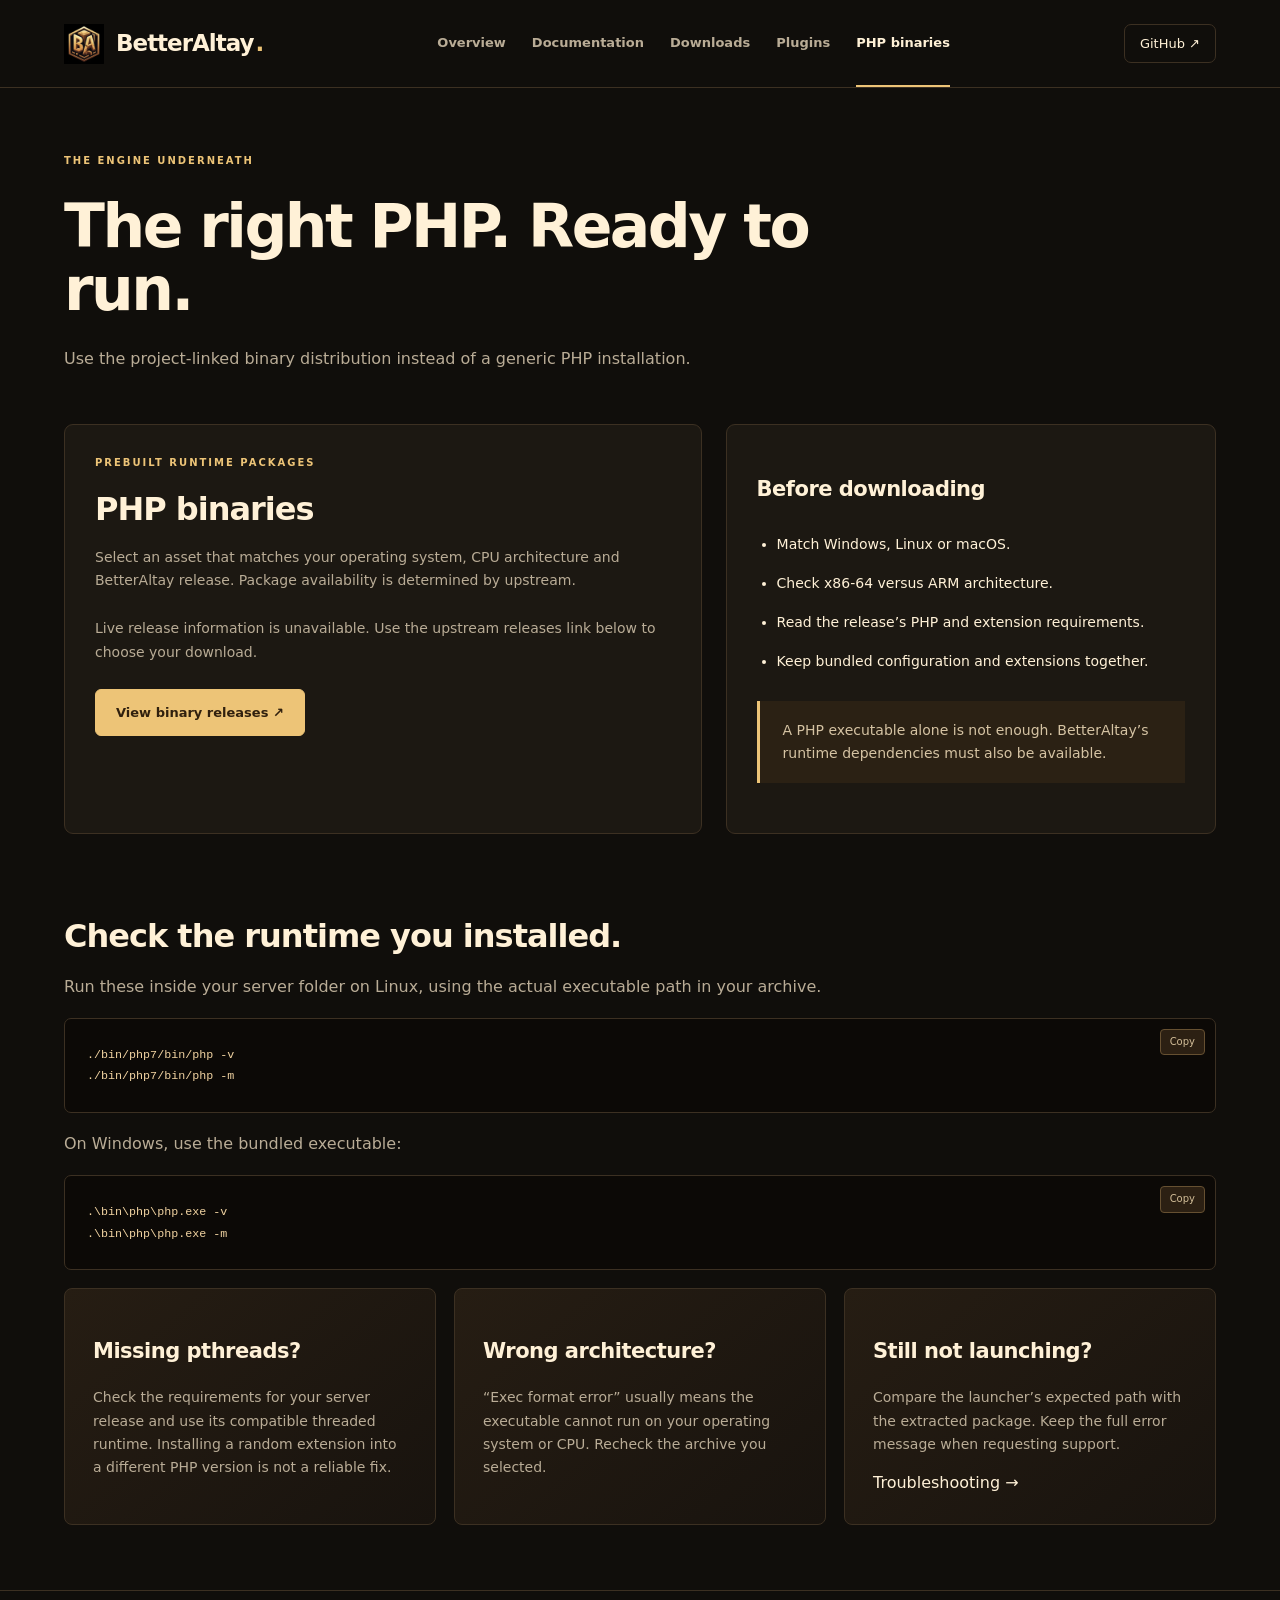
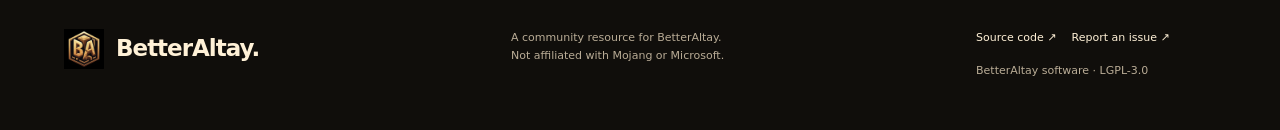
==== php.html @ 4ae38a56 "Add files via upload" ====
<!doctype html><html lang="en"><head><meta charset="utf-8"><meta name="viewport" content="width=device-width,initial-scale=1"><meta name="description" content="BetterAltay server downloads, installation guides, PHP binaries and plugin discovery."><meta name="theme-color" content="#100e0b"><title>PHP binaries · BetterAltay</title><link rel="icon" type="image/png" href="assets/icon.png"><link rel="stylesheet" href="assets/style.css"><script defer src="assets/app.js"></script></head><body><a class="skip" href="#main">Skip to content</a><header><a class="brand" href="index.html"><img class="logo" src="assets/icon.png" alt="" width="40" height="40"> BetterAltay<span class="brand-dot">.</span></a><button class="menu" aria-expanded="false" aria-controls="nav">Menu</button><nav id="nav" aria-label="Main navigation"><a class="" href="index.html">Overview</a><a class="" href="docs.html">Documentation</a><a class="" href="downloads.html">Downloads</a><a class="" href="plugins.html">Plugins</a><a class="active" href="php.html">PHP binaries</a></nav><a class="github" href="https://github.com/BetterAltayBedrock/BetterAltay">GitHub ↗</a></header><main id="main"><section class="page-head"><span class="eyebrow">THE ENGINE UNDERNEATH</span><h1>The right PHP. Ready to run.</h1><p>Use the project-linked binary distribution instead of a generic PHP installation.</p></section><div class="split"><section class="panel"><span class="eyebrow">PREBUILT RUNTIME PACKAGES</span><h2>PHP binaries</h2><p>Select an asset that matches your operating system, CPU architecture and BetterAltay release. Package availability is determined by upstream.</p><div data-releases="PHP-Binaries" class="release-list" aria-live="polite"><p>Loading runtime releases…</p></div><a class="button primary" href="https://github.com/BetterAltayBedrock/PHP-Binaries/releases">View binary releases ↗</a></section><aside class="panel"><h3>Before downloading</h3><ul class="checklist"><li>Match Windows, Linux or macOS.</li><li>Check x86-64 versus ARM architecture.</li><li>Read the release’s PHP and extension requirements.</li><li>Keep bundled configuration and extensions together.</li></ul><p class="notice">A PHP executable alone is not enough. BetterAltay’s runtime dependencies must also be available.</p></aside></div><section class="section"><h2>Check the runtime you installed.</h2><p>Run these inside your server folder on Linux, using the actual executable path in your archive.</p><div class="code"><button class="copy" type="button">Copy</button><pre><code>./bin/php7/bin/php -v
./bin/php7/bin/php -m</code></pre></div><p>On Windows, use the bundled executable:</p><div class="code"><button class="copy" type="button">Copy</button><pre><code>.\bin\php\php.exe -v
.\bin\php\php.exe -m</code></pre></div><div class="cards"><article class="card"><h3>Missing pthreads?</h3><p>Check the requirements for your server release and use its compatible threaded runtime. Installing a random extension into a different PHP version is not a reliable fix.</p></article><article class="card"><h3>Wrong architecture?</h3><p>“Exec format error” usually means the executable cannot run on your operating system or CPU. Recheck the archive you selected.</p></article><article class="card"><h3>Still not launching?</h3><p>Compare the launcher’s expected path with the extracted package. Keep the full error message when requesting support.</p><a class="" href="docs.html#troubleshooting">Troubleshooting →</a></article></div></section></main><footer><a class="brand" href="index.html"><img class="logo" src="assets/icon.png" alt="" width="40" height="40"> BetterAltay.</a><p>A community resource for BetterAltay.<br>Not affiliated with Mojang or Microsoft.</p><div><a class="" href="https://github.com/BetterAltayBedrock/BetterAltay">Source code ↗</a> <a class="" href="https://github.com/BetterAltayBedrock/BetterAltay/issues">Report an issue ↗</a><span>BetterAltay software · LGPL-3.0</span></div></footer><div id="toast" role="status"></div></body></html>
---- assets/style.css ----
:root{--bg:#100e0b;--panel:#1c1812;--line:#3c3022;--ink:#fff1d7;--muted:#b9ac96;--accent:#edc477;color-scheme:dark}*{box-sizing:border-box}html{scroll-behavior:smooth;scroll-padding-top:100px}body{margin:0;background:var(--bg);color:var(--ink);font:16px/1.65 Inter,ui-sans-serif,system-ui,-apple-system,BlinkMacSystemFont,"Segoe UI",sans-serif}a{color:inherit;text-decoration:none}a:hover{color:var(--accent)}button,input,select{font:inherit}button,a,input,select,summary{-webkit-tap-highlight-color:transparent}button{cursor:pointer}button:focus-visible,a:focus-visible,input:focus-visible,select:focus-visible,summary:focus-visible{outline:2px solid var(--accent);outline-offset:5px}header{min-height:88px;display:flex;align-items:center;justify-content:space-between;gap:28px;border-bottom:1px solid var(--line);padding:0 max(5vw,24px)}.brand{font-size:23px;font-weight:750;letter-spacing:-1px;display:flex;align-items:center;gap:10px;white-space:nowrap}.brand-dot{color:var(--accent);margin-left:-10px}.logo{display:inline-grid;place-items:center;background:var(--accent);color:#2b1b0c;width:30px;height:33px;clip-path:polygon(0 0,75% 0,100% 25%,100% 100%,0 100%);font-weight:900;font-size:23px}nav{display:flex;gap:26px;font-size:13px;font-weight:550;color:var(--muted)}nav a{padding:32px 0;border-bottom:2px solid transparent}nav a.active{color:var(--ink);border-color:var(--accent)}.github{font-size:13px;border:1px solid var(--line);padding:8px 15px;border-radius:7px}.menu{display:none}main{max-width:1280px;margin:auto;padding:0 5vw}.hero{display:grid;grid-template-columns:1.1fr 1fr;gap:36px;align-items:center;min-height:610px;padding:70px 0}.eyebrow{font-size:10px;font-weight:700;letter-spacing:2px;color:var(--accent);display:block}i{display:inline-block;width:6px;height:6px;background:var(--accent);border-radius:50%;margin-right:7px}h1{font-size:clamp(44px,5.8vw,78px);line-height:1.05;letter-spacing:-4px;margin:25px 0;font-weight:650}em{font-style:normal;color:var(--accent)}p{color:var(--muted);margin:14px 0}h2{font-size:32px;line-height:1.2;letter-spacing:-1px;font-weight:600;margin:18px 0}h3{font-size:21px;line-height:1.3;font-weight:600;letter-spacing:-.5px}.hero p{max-width:450px;font-size:17px}.actions{display:flex;gap:12px;margin-top:30px;flex-wrap:wrap}.button{display:inline-flex;gap:28px;align-items:center;justify-content:center;border:1px solid #635034;border-radius:6px;padding:12px 20px;font-size:13px;font-weight:650;background:#241c12;color:var(--ink)}.button.primary{background:var(--accent);color:#30200e;border-color:var(--accent)}.button:hover{filter:brightness(1.1)}.hero-tags{display:flex;gap:18px;font-size:10px;color:var(--muted);margin-top:32px}.hero-tags span:before{content:'✓';color:var(--accent);margin-right:5px}.world{border:1px solid #654a2b;border-radius:12px;background:radial-gradient(ellipse at center,#47321b 0,#1d160f 70%);overflow:hidden;transform:rotate(-2deg);box-shadow:0 30px 100px #0004}.world-label,.world-bottom{display:flex;justify-content:space-between;font:9px/1.5 ui-monospace,monospace;color:#c5af8c;padding:19px;border-bottom:1px solid #654a2b}.world-label span{color:#9d8058}.world svg{display:block;width:100%;padding:10px}.world-bottom{border-top:1px solid #654a2b;border-bottom:0;font-size:9px}.world-bottom code{font-size:9px}.strip{border-top:1px solid var(--line);border-bottom:1px solid var(--line);display:flex;justify-content:space-between;gap:16px;padding:22px 0;align-items:center;font-size:13px;color:var(--muted)}.strip>span:first-child{font-size:11px}.green{color:var(--accent)}.section{padding:65px 0}.section-title{display:flex;justify-content:space-between;align-items:end;gap:30px;margin-bottom:25px}.section-title p{font-size:13px;max-width:260px}.cards{display:grid;grid-template-columns:repeat(3,1fr);gap:18px}.card{display:block;border:1px solid var(--line);border-radius:8px;padding:28px;background:linear-gradient(140deg,#261d13,#18130e);transition:transform .2s,border-color .2s}.card:hover{border-color:#b58a4b}.card p{font-size:14px}.card b{display:block;margin-top:24px;font-size:12px;color:var(--accent)}.num{font:10px ui-monospace,monospace;color:#b9a583;letter-spacing:1px}.banner{border:1px solid #6d5030;background:#2c2012;padding:35px;display:flex;justify-content:space-between;align-items:center;gap:25px;border-radius:8px;margin:12px 0 70px}.banner h2{margin-bottom:0}footer{max-width:1280px;padding:38px 5vw 50px;margin:auto;border-top:1px solid var(--line);display:flex;align-items:start;justify-content:space-between;gap:30px}footer p{font-size:11px;margin:0}footer>div{font-size:11px;display:flex;flex-wrap:wrap;gap:15px;max-width:240px}footer span{color:var(--muted)}.page-head{padding:65px 0 38px;max-width:850px}.page-head h1{font-size:clamp(40px,5vw,60px);letter-spacing:-2.5px}.page-head p{max-width:640px}.split{display:grid;grid-template-columns:1.3fr 1fr;gap:24px}.panel{padding:30px;border:1px solid var(--line);background:var(--panel);border-radius:9px}.panel p,.panel li{font-size:14px}.panel a:not(.button){color:var(--accent)}.small{font-size:12px!important}.steps{padding-left:22px}.steps li{padding:10px 0 10px 6px}.steps p{margin:5px 0}.steps li::marker{color:var(--accent)}.notice{border-left:3px solid var(--accent);background:#2b2114;padding:18px 23px;font-size:13px;color:#d5c3a3;margin:20px 0}.code{position:relative;background:#0c0906;border:1px solid var(--line);border-radius:7px;margin:18px 0}.code pre{padding:25px 80px 25px 22px;overflow:auto;margin:0;font-size:13px;color:#f2cf8f}.copy{position:absolute;right:10px;top:10px;border:1px solid #665031;background:#2c2013;color:#d2bd98;border-radius:4px;font-size:10px;padding:4px 9px}code{font-family:ui-monospace,SFMono-Regular,Consolas,monospace;font-size:.9em;color:#f2d4a2;overflow-wrap:anywhere}.tabs{display:flex;gap:8px;margin:22px 0}.tabs button{border:1px solid var(--line);border-radius:5px;background:var(--panel);color:var(--muted);padding:10px 20px;font-size:13px}.tabs button[aria-pressed=true]{background:var(--accent);color:#2a1c0e}.checklist{padding-left:20px}.checklist li{padding:8px 0}.release-list{margin:25px 0}.release-list a.asset{display:flex;justify-content:space-between;gap:15px;border-top:1px solid var(--line);padding:12px 0;font-size:12px;overflow-wrap:anywhere}.release-list .tag{display:inline-block;background:#46301a;color:var(--accent);padding:4px 10px;border-radius:5px;font:12px ui-monospace,monospace;margin-bottom:10px}.docs-layout{display:grid;grid-template-columns:220px 1fr;gap:65px}.doc-nav{position:sticky;top:30px;align-self:start;padding:20px 0}.doc-nav a{display:block;padding:9px 0;font-size:13px;color:var(--muted)}.doc-nav .eyebrow{margin-bottom:20px}.doc-content{max-width:770px}.doc-content section{padding:28px 0 40px;border-bottom:1px solid var(--line)}.doc-content section:first-child{padding-top:20px}.doc-content p,.doc-content li{font-size:14px}.doc-content li{padding:6px 0;color:var(--muted)}.doc-content a{color:var(--accent);text-decoration:underline}.table-wrap{overflow:auto}table{border-collapse:collapse;width:100%;font-size:13px}th,td{text-align:left;padding:15px;border-bottom:1px solid var(--line)}th{color:var(--accent)}details{border-bottom:1px solid var(--line);padding:20px 0}summary{cursor:pointer;font-size:15px}.filter-bar{display:flex;gap:20px;margin-top:30px;align-items:end}label{display:grid;gap:8px;font-size:12px;color:var(--muted)}.search{flex:1}input,select{padding:13px 15px;border:1px solid #635034;background:var(--panel);color:var(--ink);border-radius:5px;width:100%;min-width:0}#plugin-count{font-size:12px;margin:20px 0}.plugin-icon{width:45px;height:45px;background:#4d361d;color:var(--accent);border-radius:9px;display:grid;place-items:center;font-size:23px}.badge{font-size:10px;border:1px solid #725632;border-radius:4px;padding:3px 7px;display:inline-block;color:#d2bd97;margin-top:15px}#plugin-grid{margin-bottom:55px}.skip{position:fixed;left:20px;top:-100px;background:var(--accent);color:#271a0d;padding:10px;z-index:10}.skip:focus{top:10px}#toast{position:fixed;bottom:25px;left:50%;transform:translateX(-50%);background:var(--accent);color:#281c0e;border-radius:5px;padding:8px 18px;font-size:13px;display:none}#toast.show{display:block}[hidden]{display:none!important}@media(max-width:1000px){header{gap:18px;flex-wrap:wrap;padding-top:20px;padding-bottom:15px}nav{order:3;width:100%;justify-content:center}nav a{padding:10px 0}.hero{gap:25px;min-height:530px}h1{letter-spacing:-2px}.hero-tags{flex-wrap:wrap;gap:8px 16px}.world-bottom code{display:none}.cards{gap:12px}.card{padding:22px}.docs-layout{gap:30px;grid-template-columns:180px 1fr}}@media(max-width:680px){header{padding:18px 6vw}.brand{font-size:21px}.github{display:none}.menu{display:block;margin-left:auto;background:none;color:var(--ink);border:1px solid var(--line);padding:6px 12px;border-radius:5px;font-size:12px}nav{display:none;align-items:start;gap:2px;flex-direction:column}nav.open{display:flex}nav a{width:100%}.hero{grid-template-columns:1fr;padding:45px 0;gap:35px}.hero h1{font-size:62px}.hero p{font-size:16px}.world{max-width:480px;transform:none}.strip{flex-wrap:wrap;justify-content:center;font-size:11px}.strip>span:first-child{width:100%;text-align:center}.cards,.split,.docs-layout{grid-template-columns:1fr}.section{padding:45px 0}.section-title{display:block}.section-title p{max-width:none}.banner{padding:25px;align-items:start;flex-direction:column;margin-bottom:45px}.banner h2{font-size:28px}footer{flex-wrap:wrap}footer p{width:100%;order:3}.page-head{padding-top:40px}.page-head h1{font-size:43px}.panel{padding:23px}.doc-nav{position:static;border-bottom:1px solid var(--line);display:flex;flex-wrap:wrap;gap:0 20px}.doc-nav .eyebrow{width:100%;margin-bottom:5px}.doc-nav a{font-size:12px}.filter-bar{align-items:stretch;flex-direction:column}h2{font-size:29px}}@media(prefers-reduced-motion:reduce){html{scroll-behavior:auto}*{transition:none!important}}

/* Original supplied BetterAltay PNG badge. */
.logo{display:block;width:40px;height:40px;object-fit:contain;clip-path:none;background:transparent;border-radius:0}.brand{gap:12px}.green{color:var(--accent)}
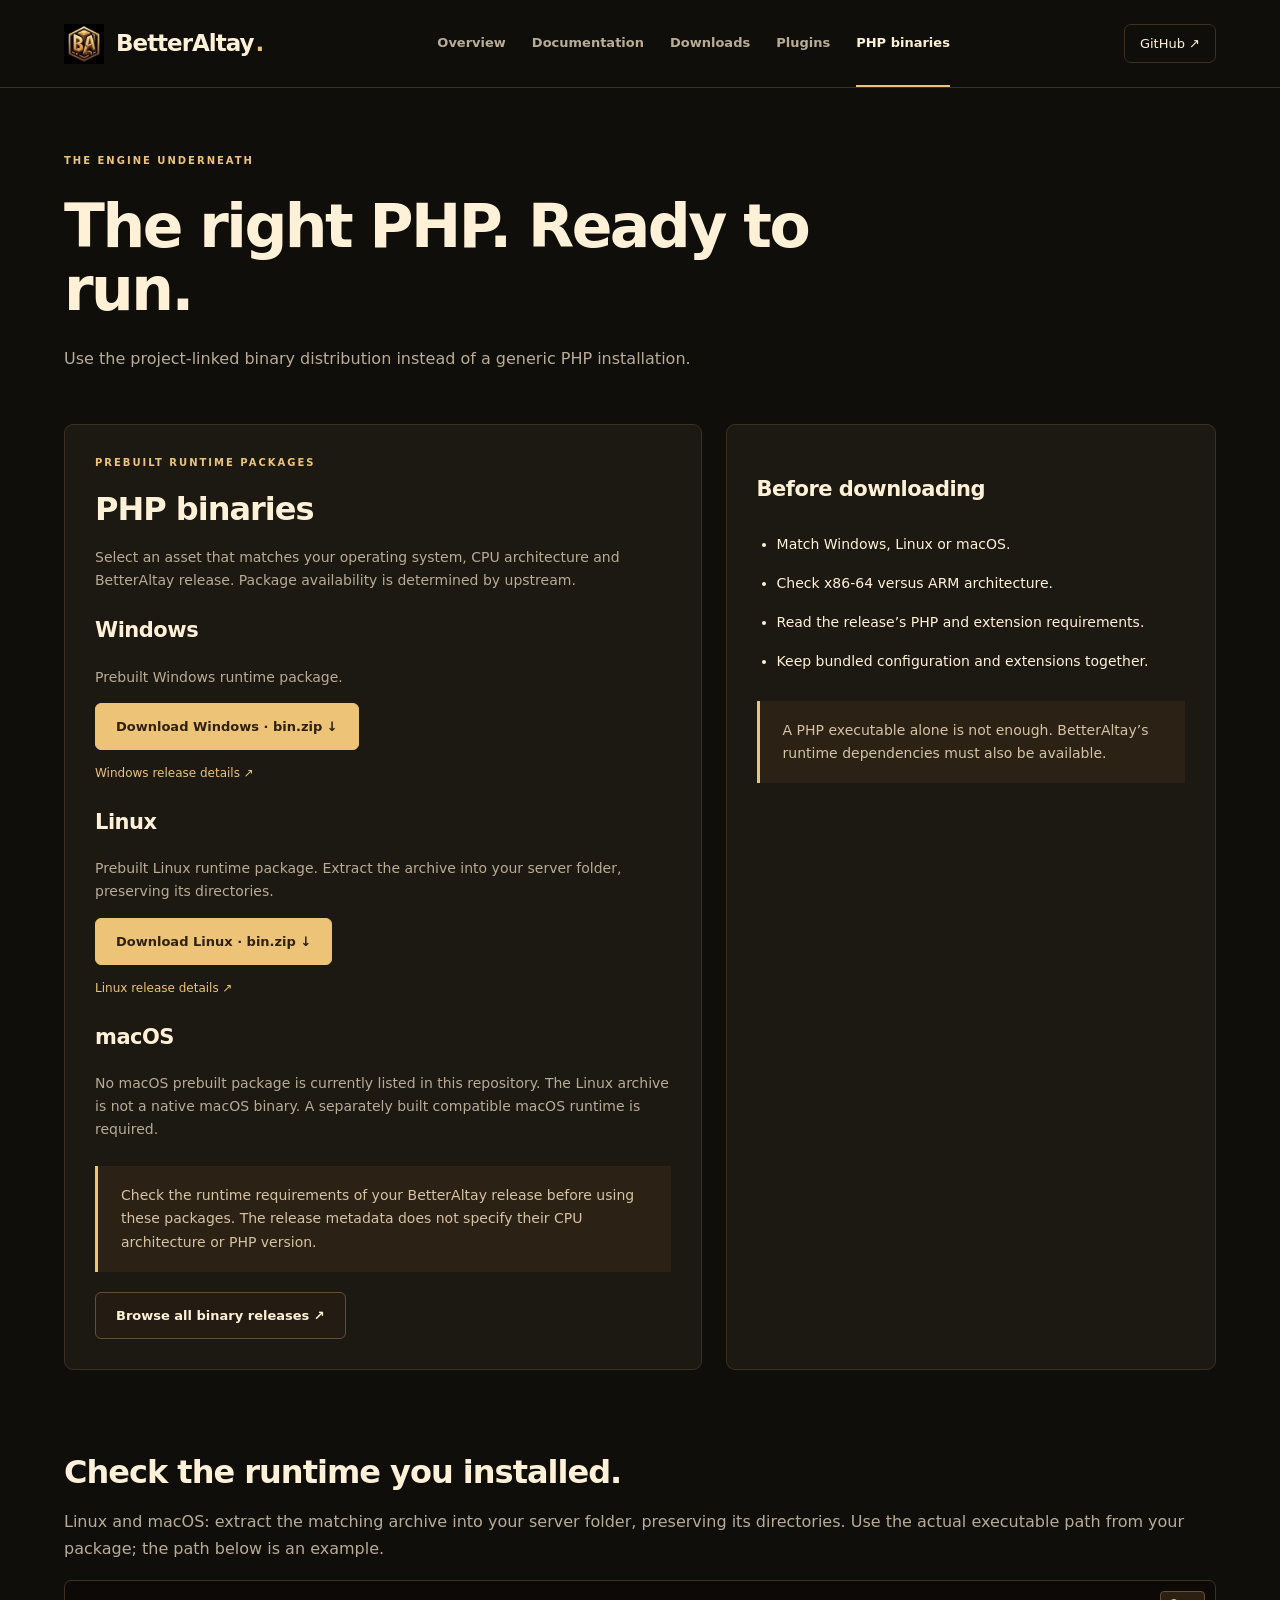
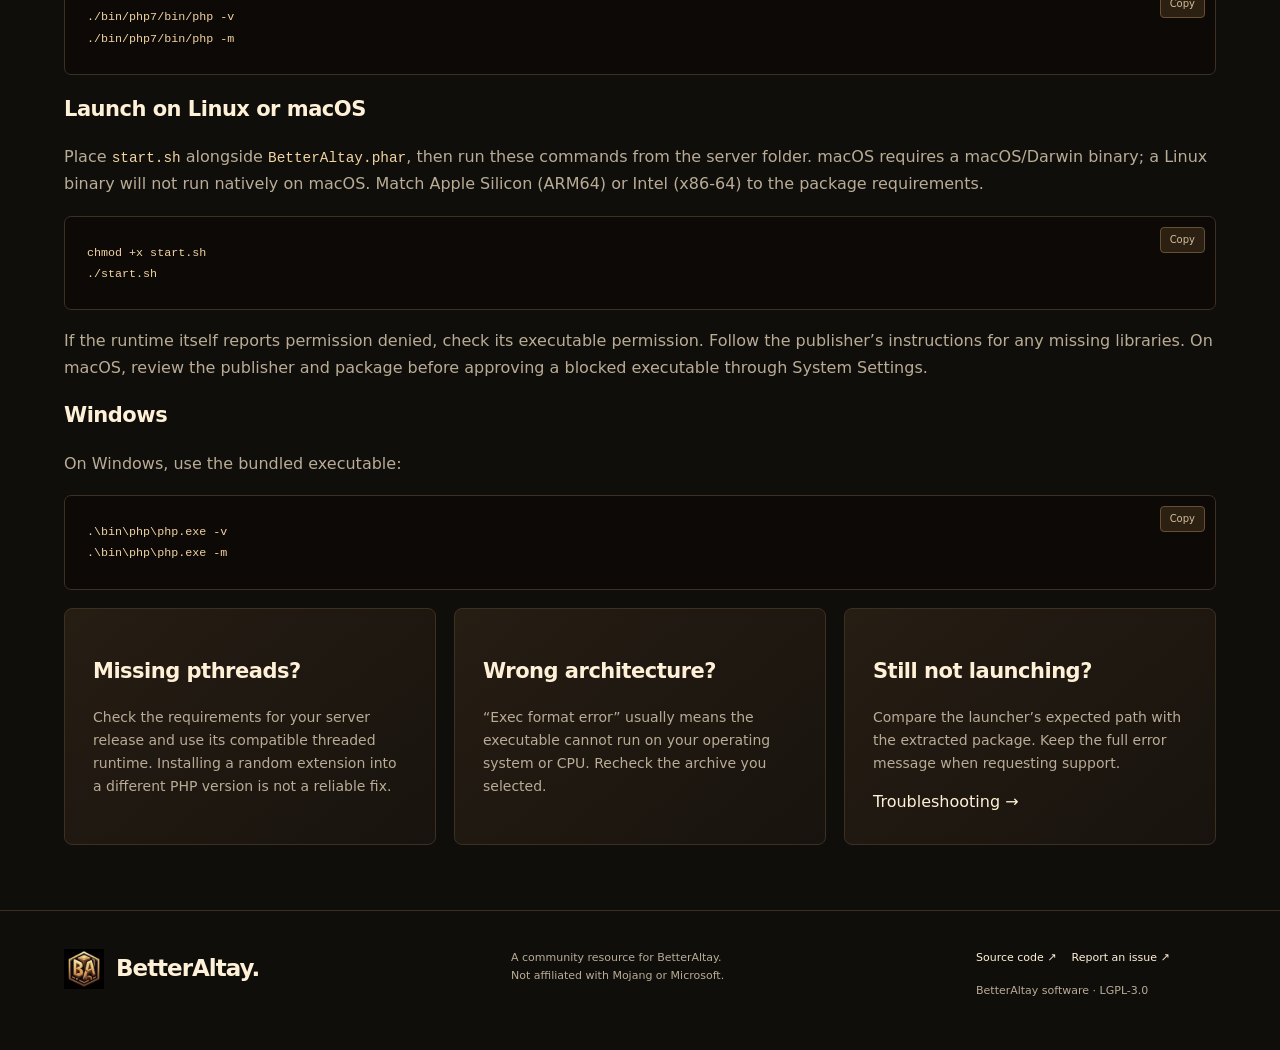
==== commit a7625887: "Fix HTML structure and add runtime package details" ====
--- a/php.html
+++ b/php.html
@@ -1,3 +1,5 @@
-<!doctype html><html lang="en"><head><meta charset="utf-8"><meta name="viewport" content="width=device-width,initial-scale=1"><meta name="description" content="BetterAltay server downloads, installation guides, PHP binaries and plugin discovery."><meta name="theme-color" content="#100e0b"><title>PHP binaries · BetterAltay</title><link rel="icon" type="image/png" href="assets/icon.png"><link rel="stylesheet" href="assets/style.css"><script defer src="assets/app.js"></script></head><body><a class="skip" href="#main">Skip to content</a><header><a class="brand" href="index.html"><img class="logo" src="assets/icon.png" alt="" width="40" height="40"> BetterAltay<span class="brand-dot">.</span></a><button class="menu" aria-expanded="false" aria-controls="nav">Menu</button><nav id="nav" aria-label="Main navigation"><a class="" href="index.html">Overview</a><a class="" href="docs.html">Documentation</a><a class="" href="downloads.html">Downloads</a><a class="" href="plugins.html">Plugins</a><a class="active" href="php.html">PHP binaries</a></nav><a class="github" href="https://github.com/BetterAltayBedrock/BetterAltay">GitHub ↗</a></header><main id="main"><section class="page-head"><span class="eyebrow">THE ENGINE UNDERNEATH</span><h1>The right PHP. Ready to run.</h1><p>Use the project-linked binary distribution instead of a generic PHP installation.</p></section><div class="split"><section class="panel"><span class="eyebrow">PREBUILT RUNTIME PACKAGES</span><h2>PHP binaries</h2><p>Select an asset that matches your operating system, CPU architecture and BetterAltay release. Package availability is determined by upstream.</p><div data-releases="PHP-Binaries" class="release-list" aria-live="polite"><p>Loading runtime releases…</p></div><a class="button primary" href="https://github.com/BetterAltayBedrock/PHP-Binaries/releases">View binary releases ↗</a></section><aside class="panel"><h3>Before downloading</h3><ul class="checklist"><li>Match Windows, Linux or macOS.</li><li>Check x86-64 versus ARM architecture.</li><li>Read the release’s PHP and extension requirements.</li><li>Keep bundled configuration and extensions together.</li></ul><p class="notice">A PHP executable alone is not enough. BetterAltay’s runtime dependencies must also be available.</p></aside></div><section class="section"><h2>Check the runtime you installed.</h2><p>Run these inside your server folder on Linux, using the actual executable path in your archive.</p><div class="code"><button class="copy" type="button">Copy</button><pre><code>./bin/php7/bin/php -v
-./bin/php7/bin/php -m</code></pre></div><p>On Windows, use the bundled executable:</p><div class="code"><button class="copy" type="button">Copy</button><pre><code>.\bin\php\php.exe -v
-.\bin\php\php.exe -m</code></pre></div><div class="cards"><article class="card"><h3>Missing pthreads?</h3><p>Check the requirements for your server release and use its compatible threaded runtime. Installing a random extension into a different PHP version is not a reliable fix.</p></article><article class="card"><h3>Wrong architecture?</h3><p>“Exec format error” usually means the executable cannot run on your operating system or CPU. Recheck the archive you selected.</p></article><article class="card"><h3>Still not launching?</h3><p>Compare the launcher’s expected path with the extracted package. Keep the full error message when requesting support.</p><a class="" href="docs.html#troubleshooting">Troubleshooting →</a></article></div></section></main><footer><a class="brand" href="index.html"><img class="logo" src="assets/icon.png" alt="" width="40" height="40"> BetterAltay.</a><p>A community resource for BetterAltay.<br>Not affiliated with Mojang or Microsoft.</p><div><a class="" href="https://github.com/BetterAltayBedrock/BetterAltay">Source code ↗</a> <a class="" href="https://github.com/BetterAltayBedrock/BetterAltay/issues">Report an issue ↗</a><span>BetterAltay software · LGPL-3.0</span></div></footer><div id="toast" role="status"></div></body></html>+<!doctype html><html lang="en"><head><meta charset="utf-8"><meta name="viewport" content="width=device-width,initial-scale=1"><meta name="description" content="BetterAltay server downloads, installation guides, PHP binaries and plugin discovery."><meta name="theme-color" content="#100e0b"><title>PHP binaries · BetterAltay</title><link rel="icon" type="image/png" href="assets/icon.png"><link rel="stylesheet" href="assets/style.css"><script defer src="assets/app.js"></script></head><body><a class="skip" href="#main">Skip to content</a><header><a class="brand" href="index.html"><img class="logo" src="assets/icon.png" alt="" width="40" height="40"> BetterAltay<span class="brand-dot">.</span></a><button class="menu" aria-expanded="false" aria-controls="nav">Menu</button><nav id="nav" aria-label="Main navigation"><a class="" href="index.html">Overview</a><a class="" href="docs.html">Documentation</a><a class="" href="downloads.html">Downloads</a><a class="" href="plugins.html">Plugins</a><a class="active" href="php.html">PHP binaries</a></nav><a class="github" href="https://github.com/BetterAltayBedrock/BetterAltay">GitHub ↗</a></header><main id="main"><section class="page-head"><span class="eyebrow">THE ENGINE UNDERNEATH</span><h1>The right PHP. Ready to run.</h1><p>Use the project-linked binary distribution instead of a generic PHP installation.</p></section><div class="split"><section class="panel"><span class="eyebrow">PREBUILT RUNTIME PACKAGES</span><h2>PHP binaries</h2><p>Select an asset that matches your operating system, CPU architecture and BetterAltay release. Package availability is determined by upstream.</p><div class="release-list"><h3>Windows</h3><p>Prebuilt Windows runtime package.</p><a class="button primary" href="https://github.com/BetterAltayBedrock/PHP-Binaries/releases/download/windows/bin.zip">Download Windows · bin.zip ↓</a><p class="small"><a href="https://github.com/BetterAltayBedrock/PHP-Binaries/releases/tag/windows">Windows release details ↗</a></p></div><div class="release-list"><h3>Linux</h3><p>Prebuilt Linux runtime package. Extract the archive into your server folder, preserving its directories.</p><a class="button primary" href="https://github.com/BetterAltayBedrock/PHP-Binaries/releases/download/linux/bin.zip">Download Linux · bin.zip ↓</a><p class="small"><a href="https://github.com/BetterAltayBedrock/PHP-Binaries/releases/tag/linux">Linux release details ↗</a></p></div><div class="release-list"><h3>macOS</h3><p>No macOS prebuilt package is currently listed in this repository. The Linux archive is not a native macOS binary. A separately built compatible macOS runtime is required.</p></div><p class="notice">Check the runtime requirements of your BetterAltay release before using these packages. The release metadata does not specify their CPU architecture or PHP version.</p><a class="button" href="https://github.com/BetterAltayBedrock/PHP-Binaries/releases">Browse all binary releases ↗</a></section><aside class="panel"><h3>Before downloading</h3><ul class="checklist"><li>Match Windows, Linux or macOS.</li><li>Check x86-64 versus ARM architecture.</li><li>Read the release’s PHP and extension requirements.</li><li>Keep bundled configuration and extensions together.</li></ul><p class="notice">A PHP executable alone is not enough. BetterAltay’s runtime dependencies must also be available.</p></aside></div><section class="section"><h2>Check the runtime you installed.</h2><p>Linux and macOS: extract the matching archive into your server folder, preserving its directories. Use the actual executable path from your package; the path below is an example.</p><div class="code"><button class="copy" type="button">Copy</button><pre><code>./bin/php7/bin/php -v
+./bin/php7/bin/php -m</code></pre></div><h3>Launch on Linux or macOS</h3><p>Place <code>start.sh</code> alongside <code>BetterAltay.phar</code>, then run these commands from the server folder. macOS requires a macOS/Darwin binary; a Linux binary will not run natively on macOS. Match Apple Silicon (ARM64) or Intel (x86-64) to the package requirements.</p><div class="code"><button class="copy" type="button">Copy</button><pre><code>chmod +x start.sh
+./start.sh</code></pre></div><p>If the runtime itself reports permission denied, check its executable permission. Follow the publisher’s instructions for any missing libraries. On macOS, review the publisher and package before approving a blocked executable through System Settings.</p><h3>Windows</h3><p>On Windows, use the bundled executable:</p><div class="code"><button class="copy" type="button">Copy</button><pre><code>.\bin\php\php.exe -v
+.\bin\php\php.exe -m</code></pre></div><div class="cards"><article class="card"><h3>Missing pthreads?</h3><p>Check the requirements for your server release and use its compatible threaded runtime. Installing a random extension into a different PHP version is not a reliable fix.</p></article><article class="card"><h3>Wrong architecture?</h3><p>“Exec format error” usually means the executable cannot run on your operating system or CPU. Recheck the archive you selected.</p></article><article class="card"><h3>Still not launching?</h3><p>Compare the launcher’s expected path with the extracted package. Keep the full error message when requesting support.</p><a class="" href="docs.html#troubleshooting">Troubleshooting →</a></article></div></section></main><footer><a class="brand" href="index.html"><img class="logo" src="assets/icon.png" alt="" width="40" height="40"> BetterAltay.</a><p>A community resource for BetterAltay.<br>Not affiliated with Mojang or Microsoft.</p><div><a class="" href="https://github.com/BetterAltayBedrock/BetterAltay">Source code ↗</a> <a class="" href="https://github.com/BetterAltayBedrock/BetterAltay/issues">Report an issue ↗</a><span>BetterAltay software · LGPL-3.0</span></div></footer><div id="toast" role="status"></div>
+</body></html>
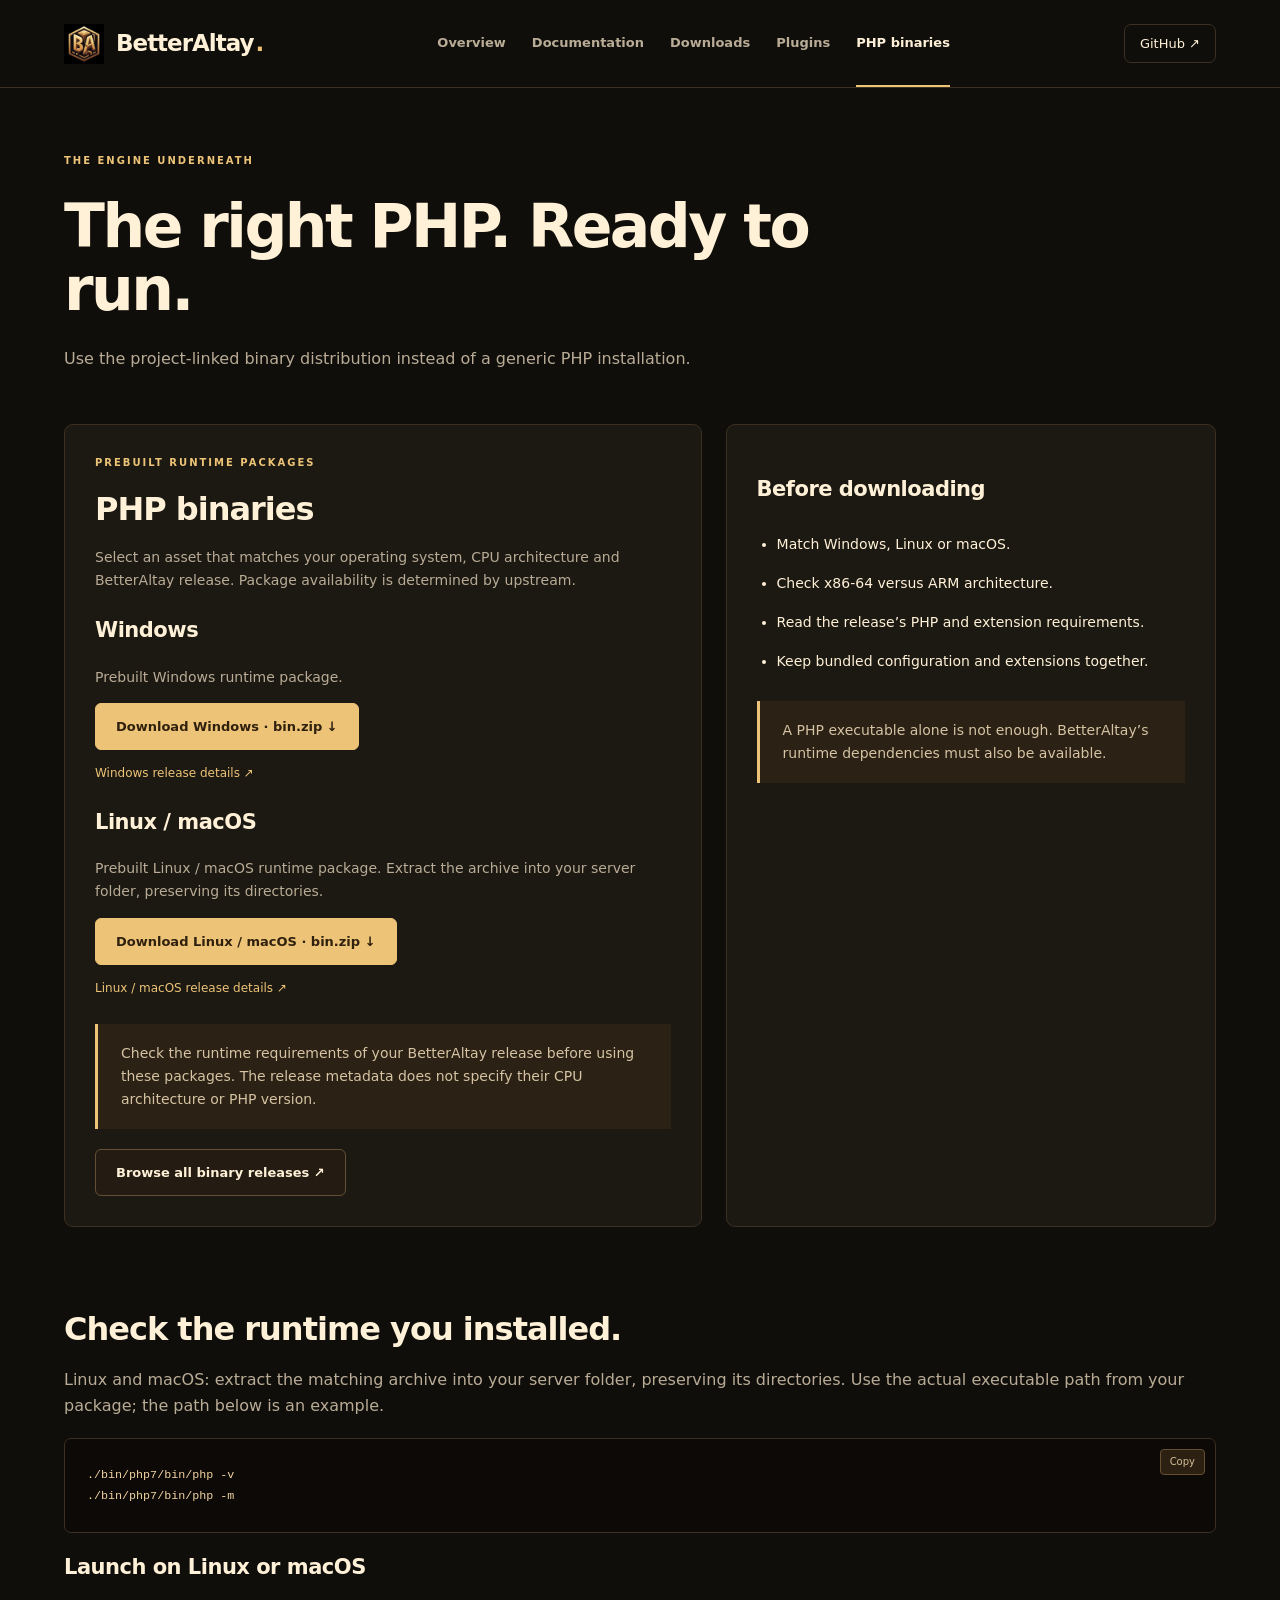
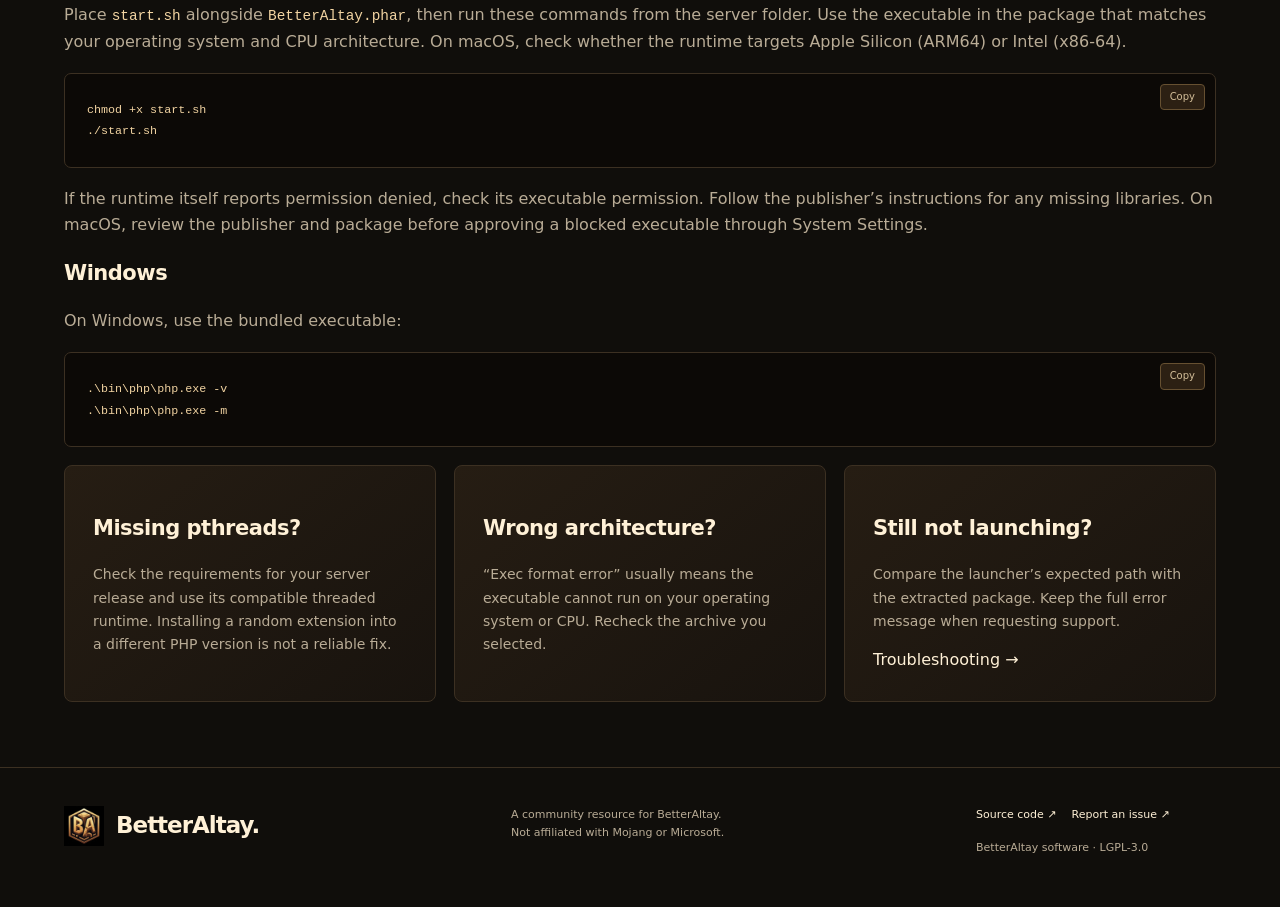
==== commit a5c2c6d7: "Fix HTML structure and add closing body tag" ====
--- a/php.html
+++ b/php.html
@@ -1,5 +1,5 @@
-<!doctype html><html lang="en"><head><meta charset="utf-8"><meta name="viewport" content="width=device-width,initial-scale=1"><meta name="description" content="BetterAltay server downloads, installation guides, PHP binaries and plugin discovery."><meta name="theme-color" content="#100e0b"><title>PHP binaries · BetterAltay</title><link rel="icon" type="image/png" href="assets/icon.png"><link rel="stylesheet" href="assets/style.css"><script defer src="assets/app.js"></script></head><body><a class="skip" href="#main">Skip to content</a><header><a class="brand" href="index.html"><img class="logo" src="assets/icon.png" alt="" width="40" height="40"> BetterAltay<span class="brand-dot">.</span></a><button class="menu" aria-expanded="false" aria-controls="nav">Menu</button><nav id="nav" aria-label="Main navigation"><a class="" href="index.html">Overview</a><a class="" href="docs.html">Documentation</a><a class="" href="downloads.html">Downloads</a><a class="" href="plugins.html">Plugins</a><a class="active" href="php.html">PHP binaries</a></nav><a class="github" href="https://github.com/BetterAltayBedrock/BetterAltay">GitHub ↗</a></header><main id="main"><section class="page-head"><span class="eyebrow">THE ENGINE UNDERNEATH</span><h1>The right PHP. Ready to run.</h1><p>Use the project-linked binary distribution instead of a generic PHP installation.</p></section><div class="split"><section class="panel"><span class="eyebrow">PREBUILT RUNTIME PACKAGES</span><h2>PHP binaries</h2><p>Select an asset that matches your operating system, CPU architecture and BetterAltay release. Package availability is determined by upstream.</p><div class="release-list"><h3>Windows</h3><p>Prebuilt Windows runtime package.</p><a class="button primary" href="https://github.com/BetterAltayBedrock/PHP-Binaries/releases/download/windows/bin.zip">Download Windows · bin.zip ↓</a><p class="small"><a href="https://github.com/BetterAltayBedrock/PHP-Binaries/releases/tag/windows">Windows release details ↗</a></p></div><div class="release-list"><h3>Linux</h3><p>Prebuilt Linux runtime package. Extract the archive into your server folder, preserving its directories.</p><a class="button primary" href="https://github.com/BetterAltayBedrock/PHP-Binaries/releases/download/linux/bin.zip">Download Linux · bin.zip ↓</a><p class="small"><a href="https://github.com/BetterAltayBedrock/PHP-Binaries/releases/tag/linux">Linux release details ↗</a></p></div><div class="release-list"><h3>macOS</h3><p>No macOS prebuilt package is currently listed in this repository. The Linux archive is not a native macOS binary. A separately built compatible macOS runtime is required.</p></div><p class="notice">Check the runtime requirements of your BetterAltay release before using these packages. The release metadata does not specify their CPU architecture or PHP version.</p><a class="button" href="https://github.com/BetterAltayBedrock/PHP-Binaries/releases">Browse all binary releases ↗</a></section><aside class="panel"><h3>Before downloading</h3><ul class="checklist"><li>Match Windows, Linux or macOS.</li><li>Check x86-64 versus ARM architecture.</li><li>Read the release’s PHP and extension requirements.</li><li>Keep bundled configuration and extensions together.</li></ul><p class="notice">A PHP executable alone is not enough. BetterAltay’s runtime dependencies must also be available.</p></aside></div><section class="section"><h2>Check the runtime you installed.</h2><p>Linux and macOS: extract the matching archive into your server folder, preserving its directories. Use the actual executable path from your package; the path below is an example.</p><div class="code"><button class="copy" type="button">Copy</button><pre><code>./bin/php7/bin/php -v
-./bin/php7/bin/php -m</code></pre></div><h3>Launch on Linux or macOS</h3><p>Place <code>start.sh</code> alongside <code>BetterAltay.phar</code>, then run these commands from the server folder. macOS requires a macOS/Darwin binary; a Linux binary will not run natively on macOS. Match Apple Silicon (ARM64) or Intel (x86-64) to the package requirements.</p><div class="code"><button class="copy" type="button">Copy</button><pre><code>chmod +x start.sh
+<!doctype html><html lang="en"><head><meta charset="utf-8"><meta name="viewport" content="width=device-width,initial-scale=1"><meta name="description" content="BetterAltay server downloads, installation guides, PHP binaries and plugin discovery."><meta name="theme-color" content="#100e0b"><title>PHP binaries · BetterAltay</title><link rel="icon" type="image/png" href="assets/icon.png"><link rel="stylesheet" href="assets/style.css"><script defer src="assets/app.js"></script></head><body><a class="skip" href="#main">Skip to content</a><header><a class="brand" href="index.html"><img class="logo" src="assets/icon.png" alt="" width="40" height="40"> BetterAltay<span class="brand-dot">.</span></a><button class="menu" aria-expanded="false" aria-controls="nav">Menu</button><nav id="nav" aria-label="Main navigation"><a class="" href="index.html">Overview</a><a class="" href="docs.html">Documentation</a><a class="" href="downloads.html">Downloads</a><a class="" href="plugins.html">Plugins</a><a class="active" href="php.html">PHP binaries</a></nav><a class="github" href="https://github.com/BetterAltayBedrock/BetterAltay">GitHub ↗</a></header><main id="main"><section class="page-head"><span class="eyebrow">THE ENGINE UNDERNEATH</span><h1>The right PHP. Ready to run.</h1><p>Use the project-linked binary distribution instead of a generic PHP installation.</p></section><div class="split"><section class="panel"><span class="eyebrow">PREBUILT RUNTIME PACKAGES</span><h2>PHP binaries</h2><p>Select an asset that matches your operating system, CPU architecture and BetterAltay release. Package availability is determined by upstream.</p><div class="release-list"><h3>Windows</h3><p>Prebuilt Windows runtime package.</p><a class="button primary" href="https://github.com/BetterAltayBedrock/PHP-Binaries/releases/download/windows/bin.zip">Download Windows · bin.zip ↓</a><p class="small"><a href="https://github.com/BetterAltayBedrock/PHP-Binaries/releases/tag/windows">Windows release details ↗</a></p></div><div class="release-list"><h3>Linux / macOS</h3><p>Prebuilt Linux / macOS runtime package. Extract the archive into your server folder, preserving its directories.</p><a class="button primary" href="https://github.com/BetterAltayBedrock/PHP-Binaries/releases/download/linux/bin.zip">Download Linux / macOS · bin.zip ↓</a><p class="small"><a href="https://github.com/BetterAltayBedrock/PHP-Binaries/releases/tag/linux">Linux / macOS release details ↗</a></p></div><p class="notice">Check the runtime requirements of your BetterAltay release before using these packages. The release metadata does not specify their CPU architecture or PHP version.</p><a class="button" href="https://github.com/BetterAltayBedrock/PHP-Binaries/releases">Browse all binary releases ↗</a></section><aside class="panel"><h3>Before downloading</h3><ul class="checklist"><li>Match Windows, Linux or macOS.</li><li>Check x86-64 versus ARM architecture.</li><li>Read the release’s PHP and extension requirements.</li><li>Keep bundled configuration and extensions together.</li></ul><p class="notice">A PHP executable alone is not enough. BetterAltay’s runtime dependencies must also be available.</p></aside></div><section class="section"><h2>Check the runtime you installed.</h2><p>Linux and macOS: extract the matching archive into your server folder, preserving its directories. Use the actual executable path from your package; the path below is an example.</p><div class="code"><button class="copy" type="button">Copy</button><pre><code>./bin/php7/bin/php -v
+./bin/php7/bin/php -m</code></pre></div><h3>Launch on Linux or macOS</h3><p>Place <code>start.sh</code> alongside <code>BetterAltay.phar</code>, then run these commands from the server folder. Use the executable in the package that matches your operating system and CPU architecture. On macOS, check whether the runtime targets Apple Silicon (ARM64) or Intel (x86-64).</p><div class="code"><button class="copy" type="button">Copy</button><pre><code>chmod +x start.sh
 ./start.sh</code></pre></div><p>If the runtime itself reports permission denied, check its executable permission. Follow the publisher’s instructions for any missing libraries. On macOS, review the publisher and package before approving a blocked executable through System Settings.</p><h3>Windows</h3><p>On Windows, use the bundled executable:</p><div class="code"><button class="copy" type="button">Copy</button><pre><code>.\bin\php\php.exe -v
 .\bin\php\php.exe -m</code></pre></div><div class="cards"><article class="card"><h3>Missing pthreads?</h3><p>Check the requirements for your server release and use its compatible threaded runtime. Installing a random extension into a different PHP version is not a reliable fix.</p></article><article class="card"><h3>Wrong architecture?</h3><p>“Exec format error” usually means the executable cannot run on your operating system or CPU. Recheck the archive you selected.</p></article><article class="card"><h3>Still not launching?</h3><p>Compare the launcher’s expected path with the extracted package. Keep the full error message when requesting support.</p><a class="" href="docs.html#troubleshooting">Troubleshooting →</a></article></div></section></main><footer><a class="brand" href="index.html"><img class="logo" src="assets/icon.png" alt="" width="40" height="40"> BetterAltay.</a><p>A community resource for BetterAltay.<br>Not affiliated with Mojang or Microsoft.</p><div><a class="" href="https://github.com/BetterAltayBedrock/BetterAltay">Source code ↗</a> <a class="" href="https://github.com/BetterAltayBedrock/BetterAltay/issues">Report an issue ↗</a><span>BetterAltay software · LGPL-3.0</span></div></footer><div id="toast" role="status"></div>
 </body></html>
